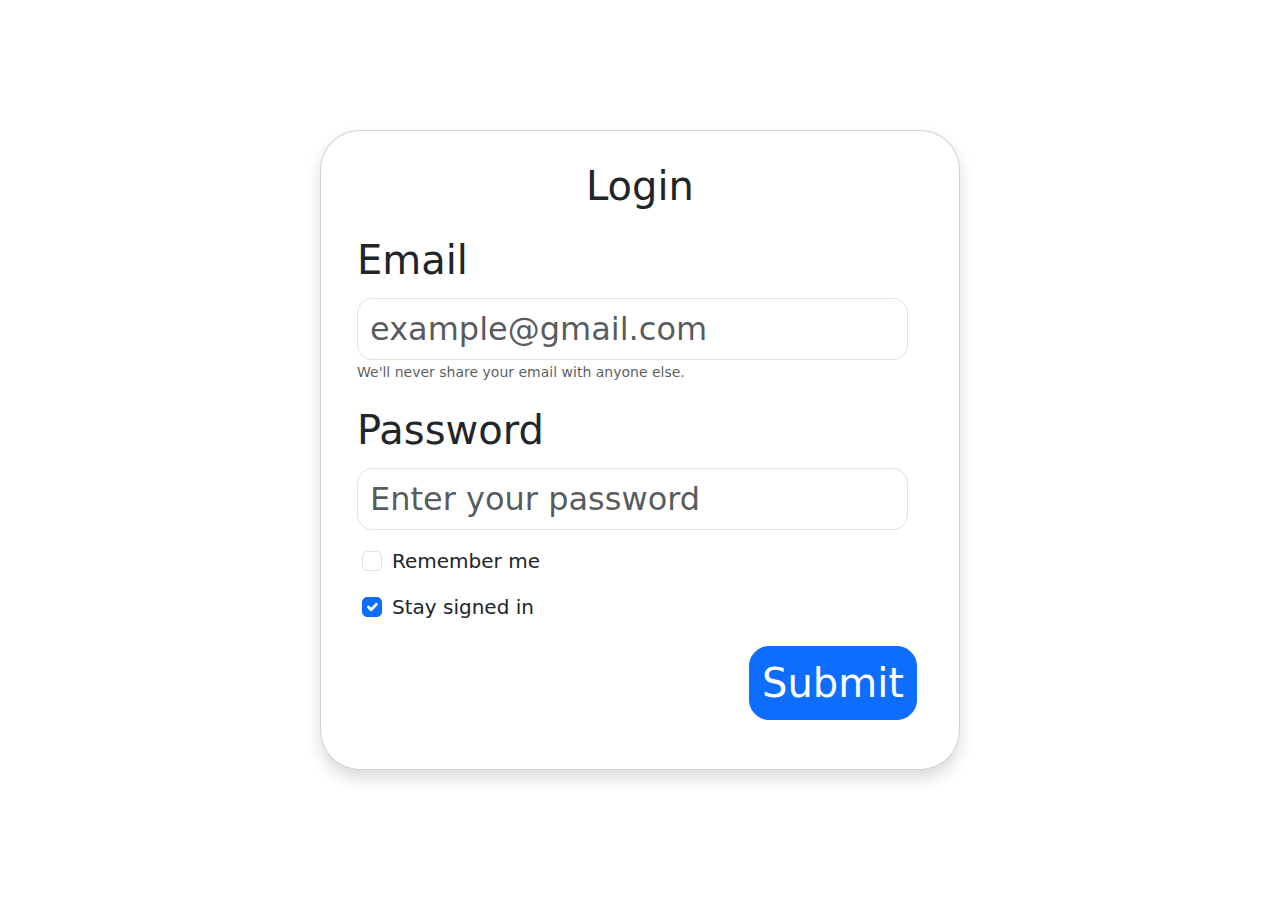
==== index.html @ 3c62b345 "Update index.html" ====
<!DOCTYPE html>
<html lang="en">
<head>
  <title>FocusLogic</title>
  <meta charset="utf-8">
  <meta name="viewport" content="width=device-width, initial-scale=1">
  <link href="https://cdn.jsdelivr.net/npm/bootstrap@5.3.3/dist/css/bootstrap.min.css" rel="stylesheet">
  <script src="https://cdn.jsdelivr.net/npm/bootstrap@5.3.3/dist/js/bootstrap.bundle.min.js"></script>
  <link rel="stylesheet" href="MobileAppDesign/css/style.css">
  <link rel="preconnect" href="https://fonts.googleapis.com">
<link rel="preconnect" href="https://fonts.gstatic.com" crossorigin>
<link href="https://fonts.googleapis.com/css2?family=Roboto:ital,wght@0,100;0,300;0,400;0,500;0,700;0,900;1,100;1,300;1,400;1,500;1,700;1,900&display=swap" rel="stylesheet">
</head>
<body>

    

    <div class="container d-flex justify-content-center align-items-center " style="height: 100vh;">
        <div class=" card shadow" style="height: 40rem; width: 40rem; border-radius: 40px;">
            <div class="card-body">
                <h5 class="card-title text-center" style="font-size: 250%;margin-top: 15px;">Login</h5>
                <form action="" method="post" style="margin-top: 20px;">
                    <div class="mb-3" >
                        <label for="email" class="form-label" style="font-size: 250%;margin-left: 20px;">Email</label>
                        <input
                            type="email"
                            style=" width: 91%;
                            padding: .375rem .75rem;
                            font-size: 2rem;
                            font-weight: 400;
                            line-height: 1.5;
                            color: var(--bs-body-color);
                            margin-left: 20px;
                            border-radius: 15px;"
                            class="form-control"
                            name="email"
                            id="email"
                            aria-describedby="emailHelpId"
                            placeholder="example@gmail.com"
                            required
                        />
                        <small id="emailHelpId" class="form-text text-muted " style="margin-left: 20px;">We'll never share your email with anyone else.</small>
                    </div>
                    <div class="mb-3">
                        <label for="password" class="form-label" style="font-size: 250%;margin-left: 20px;">Password</label>
                        <input
                            type="password"
                            class="form-control"
                            style=" width: 91%;
                            padding: .375rem .75rem;
                            font-size: 2rem;
                            font-weight: 400;
                            line-height: 1.5;
                            color: var(--bs-body-color);
                            margin-left: 20px;
                            border-radius: 15px;"
                            name="password"
                            id="password"
                            placeholder="Enter your password"
                            required
                        />
                    </div>
    
                    <div class="form-check mb-3" style="margin-left: 25px;font-size: 20px;">
                        <input class="form-check-input" type="checkbox" value="" id="defaultCheck" />
                        <label class="form-check-label" for="defaultCheck"> Remember me </label>
                    </div>
                    <div class="form-check mb-4"  style="margin-left: 25px;font-size: 20px;">
                        <input class="form-check-input" type="checkbox" value="" id="checkedCheck" checked />
                        <label class="form-check-label" for="checkedCheck"> Stay signed in </label>
                    </div>
                    
                    <button type="submit" class="btn btn-primary fit-content" style="font-size: 250%;margin-left: 35%; border-radius: 20px;margin-left: 68%;">Submit</button>
                </form>
            </div>
        </div>
    </div>

</body>
</html>
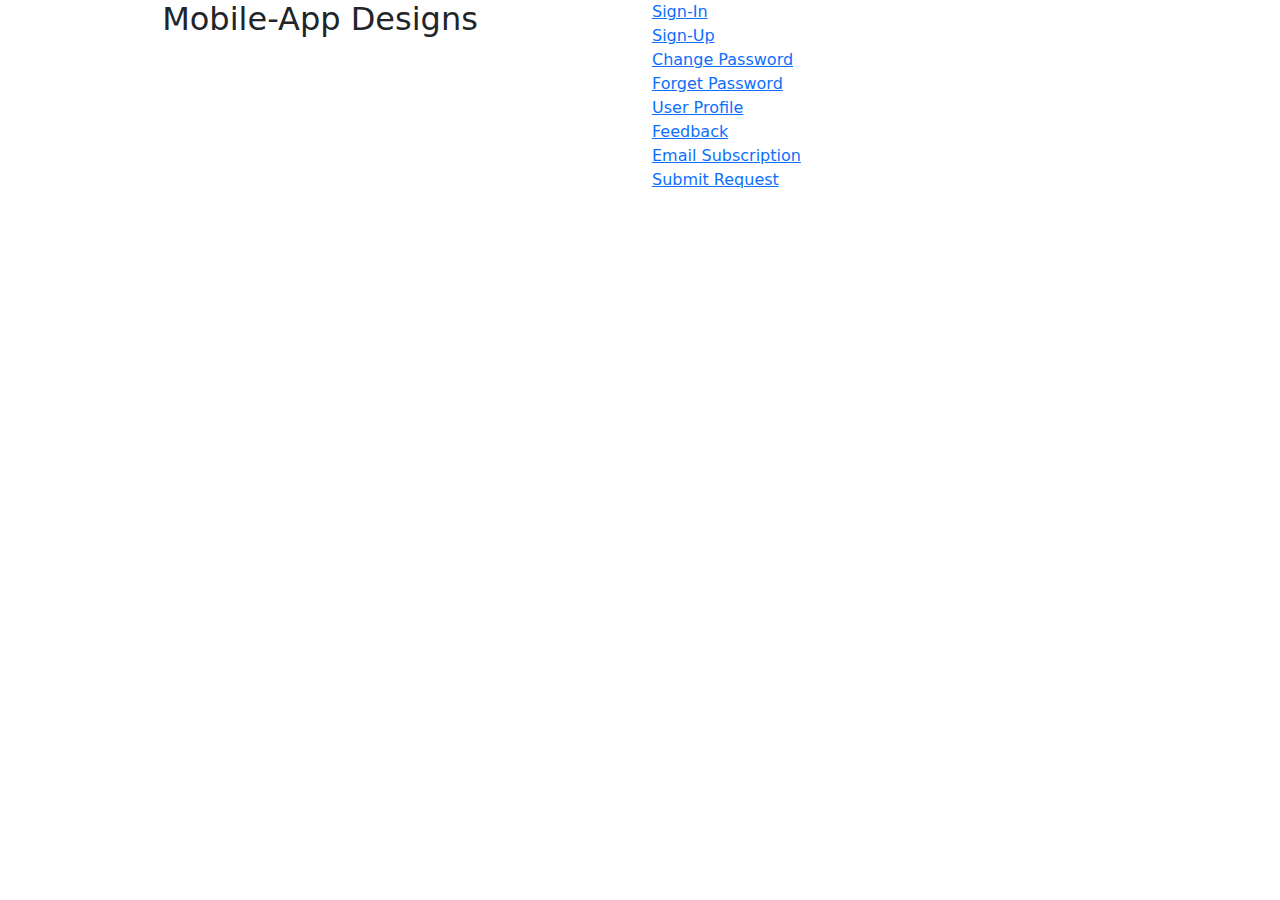
==== commit 67360e3b: "Add files via upload" ====
--- a/index.html
+++ b/index.html
@@ -1,80 +1,49 @@
 <!DOCTYPE html>
 <html lang="en">
 <head>
-  <title>FocusLogic</title>
-  <meta charset="utf-8">
-  <meta name="viewport" content="width=device-width, initial-scale=1">
-  <link href="https://cdn.jsdelivr.net/npm/bootstrap@5.3.3/dist/css/bootstrap.min.css" rel="stylesheet">
-  <script src="https://cdn.jsdelivr.net/npm/bootstrap@5.3.3/dist/js/bootstrap.bundle.min.js"></script>
-  <link rel="stylesheet" href="MobileAppDesign/css/style.css">
-  <link rel="preconnect" href="https://fonts.googleapis.com">
-<link rel="preconnect" href="https://fonts.gstatic.com" crossorigin>
-<link href="https://fonts.googleapis.com/css2?family=Roboto:ital,wght@0,100;0,300;0,400;0,500;0,700;0,900;1,100;1,300;1,400;1,500;1,700;1,900&display=swap" rel="stylesheet">
+    <meta charset="UTF-8">
+    <meta name="viewport" content="width=device-width, initial-scale=1.0,">
+    <link href="https://cdn.jsdelivr.net/npm/bootstrap@5.3.3/dist/css/bootstrap.min.css" rel="stylesheet">
+    <script src="https://cdn.jsdelivr.net/npm/bootstrap@5.3.3/dist/js/bootstrap.bundle.min.js"></script>
+  
+    <link rel="stylesheet" href="/CSS/style.css">
+    <title>Mobile-App Design</title>
 </head>
 <body>
-
-    
-
-    <div class="container d-flex justify-content-center align-items-center " style="height: 100vh;">
-        <div class=" card shadow" style="height: 40rem; width: 40rem; border-radius: 40px;">
-            <div class="card-body">
-                <h5 class="card-title text-center" style="font-size: 250%;margin-top: 15px;">Login</h5>
-                <form action="" method="post" style="margin-top: 20px;">
-                    <div class="mb-3" >
-                        <label for="email" class="form-label" style="font-size: 250%;margin-left: 20px;">Email</label>
-                        <input
-                            type="email"
-                            style=" width: 91%;
-                            padding: .375rem .75rem;
-                            font-size: 2rem;
-                            font-weight: 400;
-                            line-height: 1.5;
-                            color: var(--bs-body-color);
-                            margin-left: 20px;
-                            border-radius: 15px;"
-                            class="form-control"
-                            name="email"
-                            id="email"
-                            aria-describedby="emailHelpId"
-                            placeholder="example@gmail.com"
-                            required
-                        />
-                        <small id="emailHelpId" class="form-text text-muted " style="margin-left: 20px;">We'll never share your email with anyone else.</small>
+    <div class="container-fluid" id="main">
+        <div class="row">
+            <div class="text-center  col-md-6 col-sm-4 " style="margin-bottom: 20px;">
+                <h2 class="text-center" id="head">Mobile-App Designs</h2>
+            </div>
+            <div class="container col-12 col-md-6 col-sm-4">
+                <div class="sign" id="rap" >
+                    <div class="col-sm-4 pink-link">
+                        <a href="/HTML/signin.html">Sign-In</a>
                     </div>
-                    <div class="mb-3">
-                        <label for="password" class="form-label" style="font-size: 250%;margin-left: 20px;">Password</label>
-                        <input
-                            type="password"
-                            class="form-control"
-                            style=" width: 91%;
-                            padding: .375rem .75rem;
-                            font-size: 2rem;
-                            font-weight: 400;
-                            line-height: 1.5;
-                            color: var(--bs-body-color);
-                            margin-left: 20px;
-                            border-radius: 15px;"
-                            name="password"
-                            id="password"
-                            placeholder="Enter your password"
-                            required
-                        />
+                    <div class="col-sm-4 pink-link">
+                        <a href="/HTML/signup.html">Sign-Up</a>
                     </div>
-    
-                    <div class="form-check mb-3" style="margin-left: 25px;font-size: 20px;">
-                        <input class="form-check-input" type="checkbox" value="" id="defaultCheck" />
-                        <label class="form-check-label" for="defaultCheck"> Remember me </label>
+                    <div class="col-sm-4 pink-link">
+                        <a href="/HTML/changepsswd.html">Change Password</a>
                     </div>
-                    <div class="form-check mb-4"  style="margin-left: 25px;font-size: 20px;">
-                        <input class="form-check-input" type="checkbox" value="" id="checkedCheck" checked />
-                        <label class="form-check-label" for="checkedCheck"> Stay signed in </label>
+                    <div class="col-sm-4 pink-link">
+                        <a href="/HTML/forget.html">Forget Password</a>
                     </div>
-                    
-                    <button type="submit" class="btn btn-primary fit-content" style="font-size: 250%;margin-left: 35%; border-radius: 20px;margin-left: 68%;">Submit</button>
-                </form>
+                    <div class="col-sm-4 pink-link">
+                        <a href="/HTML/userprofile.html">User  Profile</a>
+                    </div>
+                    <div class="col-sm-4 pink-link">
+                        <a href="/HTML/feedback.html">Feedback</a>
+                    </div>
+                    <div class="col-sm-4 pink-link">
+                        <a href="/HTML/emailsubcr.html">Email Subscription</a>
+                    </div>
+                    <div class="col-sm-4 pink-link">
+                        <a href="/HTML/submitreq.html">Submit Request</a>
+                    </div>
+                </div>
             </div>
         </div>
     </div>
-
 </body>
 </html>
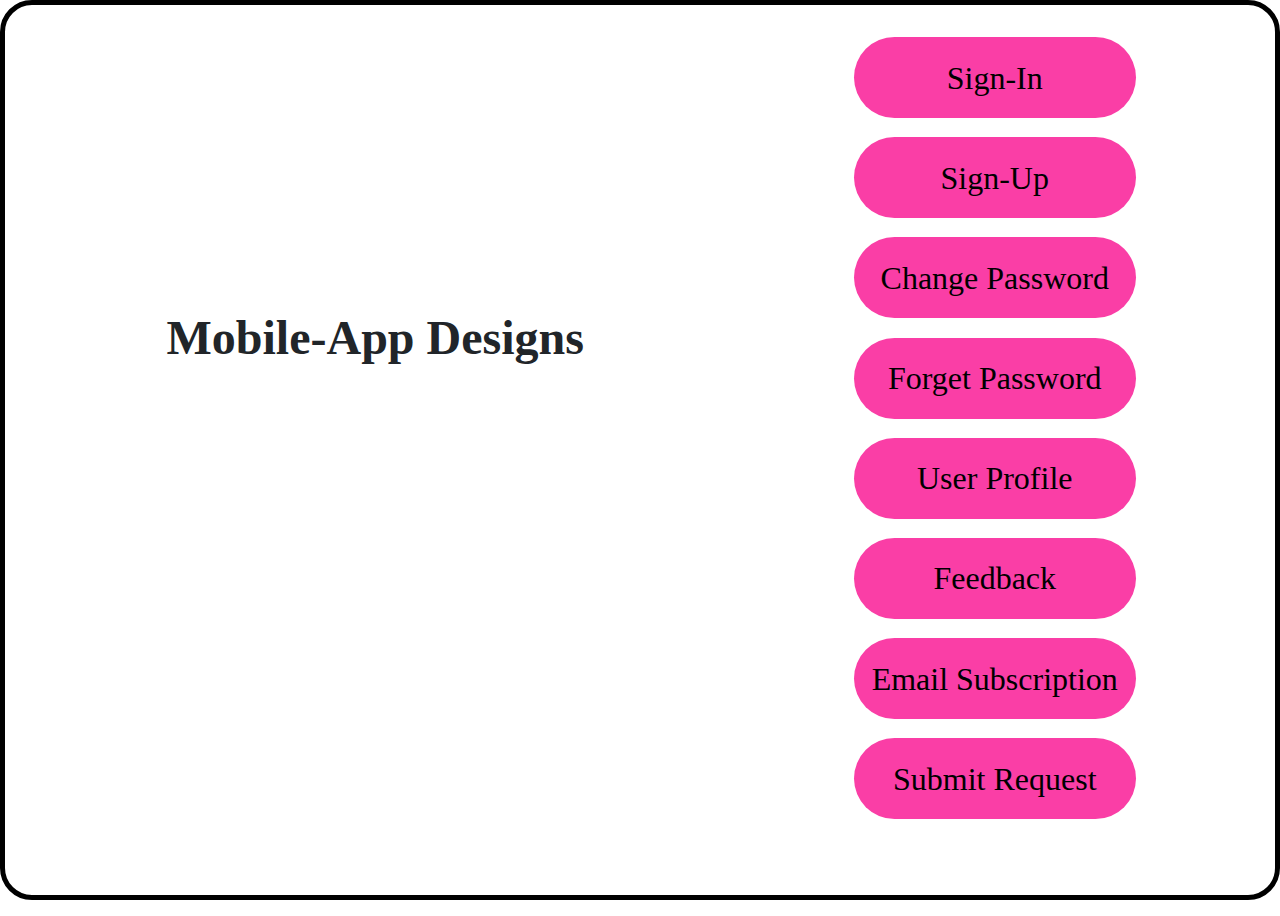
==== commit f2eb94ef: "Update index.html" ====
--- a/index.html
+++ b/index.html
@@ -6,7 +6,7 @@
     <link href="https://cdn.jsdelivr.net/npm/bootstrap@5.3.3/dist/css/bootstrap.min.css" rel="stylesheet">
     <script src="https://cdn.jsdelivr.net/npm/bootstrap@5.3.3/dist/js/bootstrap.bundle.min.js"></script>
   
-    <link rel="stylesheet" href="/CSS/style.css">
+    <link rel="stylesheet" href="/MobileAppDesign/CSS/style.css">
     <title>Mobile-App Design</title>
 </head>
 <body>
@@ -18,28 +18,28 @@
             <div class="container col-12 col-md-6 col-sm-4">
                 <div class="sign" id="rap" >
                     <div class="col-sm-4 pink-link">
-                        <a href="/HTML/signin.html">Sign-In</a>
+                        <a href="/MobileAppDesign/HTML/signin.html">Sign-In</a>
                     </div>
                     <div class="col-sm-4 pink-link">
-                        <a href="/HTML/signup.html">Sign-Up</a>
+                        <a href="/MobileAppDesign/HTML/signup.html">Sign-Up</a>
                     </div>
                     <div class="col-sm-4 pink-link">
-                        <a href="/HTML/changepsswd.html">Change Password</a>
+                        <a href="/MobileAppDesign/HTML/changepsswd.html">Change Password</a>
                     </div>
                     <div class="col-sm-4 pink-link">
-                        <a href="/HTML/forget.html">Forget Password</a>
+                        <a href="/MobileAppDesign/HTML/forget.html">Forget Password</a>
                     </div>
                     <div class="col-sm-4 pink-link">
-                        <a href="/HTML/userprofile.html">User  Profile</a>
+                        <a href="/MobileAppDesign/HTML/userprofile.html">User  Profile</a>
                     </div>
                     <div class="col-sm-4 pink-link">
-                        <a href="/HTML/feedback.html">Feedback</a>
+                        <a href="/MobileAppDesign/HTML/feedback.html">Feedback</a>
                     </div>
                     <div class="col-sm-4 pink-link">
-                        <a href="/HTML/emailsubcr.html">Email Subscription</a>
+                        <a href="/MobileAppDesign/HTML/emailsubcr.html">Email Subscription</a>
                     </div>
                     <div class="col-sm-4 pink-link">
-                        <a href="/HTML/submitreq.html">Submit Request</a>
+                        <a href="/MobileAppDesign/HTML/submitreq.html">Submit Request</a>
                     </div>
                 </div>
             </div>
--- a/MobileAppDesign/CSS/style.css
+++ b/MobileAppDesign/CSS/style.css
@@ -0,0 +1,271 @@
+/* Basic Reset */
+* {
+    margin: 0;
+    padding: 0;
+    box-sizing: border-box;
+}
+
+body {
+    background-color: white;
+    font-family: 'Times New Roman', Times, serif;
+    
+    
+}
+
+#main {
+    height: 100vh;
+    width: 100vw;
+    background-color: white;
+    border: 3rem solid black;
+    border-width: thick;
+    border-radius: 2rem;
+    margin: 1rem auto;
+    display: flex;
+    flex-direction: column;
+    justify-content: center;
+
+}
+
+#head {
+    margin-top: 4rem;
+    margin-bottom: 3rem;
+    font-weight: bolder;
+    font-size: 6rem;
+    text-align: center;
+    font-family: 'Times New Roman', Times, serif;
+}
+
+#rap{
+    display: flex; 
+    flex-direction: column; 
+    align-items: center; 
+    justify-content: center;
+}
+
+
+.pink-link {
+   height: 8rem;
+    width: 63rem;
+    background-color: #fa3ea6;
+    padding: 2rem;
+    border-radius: 5rem;
+    text-align: center;
+    margin-bottom: 2rem;
+    margin-left: 4rem;
+    font-size: 4rem;
+    display: flex;
+    justify-content: center;
+    align-items: center;
+    
+}
+
+.pink-link a {
+    color: black;
+    text-decoration: none;
+    font-size: 3rem;
+}
+
+.pink-link a:hover {
+    color: white;
+}
+
+@media (max-width: 2560px) {
+    #main {
+       width: 98vw;
+        height: 98vh;
+        flex-direction: row;
+        justify-content: space-around;
+        margin-top: 0px;
+        
+    }
+    .row{
+        display: flex;
+        flex-direction: row;
+        justify-content: space-around;
+    }
+    
+    #head {
+        margin-top: 33rem;
+        display: flex;
+        font-size: 4rem;
+        align-items: center;
+    }
+
+    .pink-link {
+        margin-bottom: 1.2rem;
+        width: 26vw;
+        padding: 1rem;
+        height: 9vh;
+    }
+
+    .pink-link a {
+        font-size: 3rem;
+        cursor: pointer;
+    }
+    #rap{
+        margin-left: 23rem;
+        margin-top: 7rem;
+    }
+}
+
+@media (max-width: 1440px){
+    #main {
+        width: 100vw;
+        height: 100vh;
+        flex-direction: row;
+        justify-content: space-around;
+        margin-top: 0rem;
+    }
+    
+    #head {
+        display: flex;
+        font-size: 3rem;
+        align-items: center;
+        margin-top: 19rem;
+    }
+
+    .pink-link {
+        margin-bottom: 1.2rem;
+        width: 22vw;
+        font-size: 3rem;
+        padding: 1rem;
+        height: 9vh;
+    }
+
+    .pink-link a {
+        font-size: 2rem;
+    }
+
+    #rap{
+        margin-left: 10rem;
+        margin-top: 2rem;
+    }
+}
+@media (max-width: 1024px) {
+    #main {
+        width: 100vw;
+        height: 100vh;
+        flex-direction: row;
+        align-items: center;
+        justify-content: space-around;
+        margin-top: 0rem;
+    }
+    
+    #head {
+        display: flex;
+        font-size: 2.5rem;
+        margin-top: 13rem;
+    }
+
+    .pink-link {
+        margin-left: 8rem;
+        margin-bottom: 1rem;
+        width: 30vw;
+        font-size: 2rem;
+        padding: 1rem;
+        height: 9vh;
+    }
+
+    .pink-link a {
+        font-size: 2rem;
+    }
+    #rap{
+        margin-left: 0rem;
+        margin-top: 0rem;
+    }
+}
+
+
+@media (max-width: 800px) {
+    #head {
+        font-size: 1.5rem;
+        margin-top: 12.5rem;
+        margin-bottom: 1rem;
+        justify-content: center;
+    }
+    #main{
+        margin-top: 0rem;
+        flex-direction: column;
+        height: 100vh;
+        width: 100vw;
+    }
+
+    .pink-link {
+        margin-bottom: 0.8rem;
+        width: 29vw;
+        font-size: 3rem;
+        padding: 1rem;
+        height: 9vh;
+        margin-left: 10rem;
+    }
+
+    .pink-link a {
+        font-size: 1.2rem;
+    }
+    #rap{
+        margin-left: -1rem;
+        margin-top: 0rem;
+    }
+}
+
+/* For very small devices like mobile phones */
+@media (max-width: 600px) {
+    #head {
+        margin-top: -3.5rem;
+        margin-bottom: 1rem;
+    }
+    .row{
+        flex-direction: column;
+    }
+    #main {
+        margin-top: 0rem;
+        flex-direction: column;
+        height: 145vh;
+        width: 100wh;
+
+    }
+
+    .pink-link {
+        margin-bottom: 1rem;
+        margin-left: 2px;
+        height: 3rem;
+        width: 58vw;
+        font-size: 2.5rem;
+        padding: 1rem;
+    }
+
+    .pink-link a {
+        font-size: 1.2rem;
+    }
+
+    #rap{
+        margin-left: 0rem;
+        margin-top: 0rem;
+    }
+}
+
+@media (max-width: 400px) {
+    #head {
+        margin-top: 1rem;
+        font-size: 2rem;
+        margin-bottom: 1rem;
+    }
+    #main {
+        margin-top: 0rem;
+        flex-direction: column;
+        height: 128vh;
+    }
+
+    .pink-link {
+        margin-bottom: 1rem;
+        margin-left: 2px;
+        height: 3rem;
+        width: 69%;
+        font-size: 2.5rem;
+        padding: 1rem;
+    }
+
+    .pink-link a {
+        font-size: 1.2rem;
+    }
+}